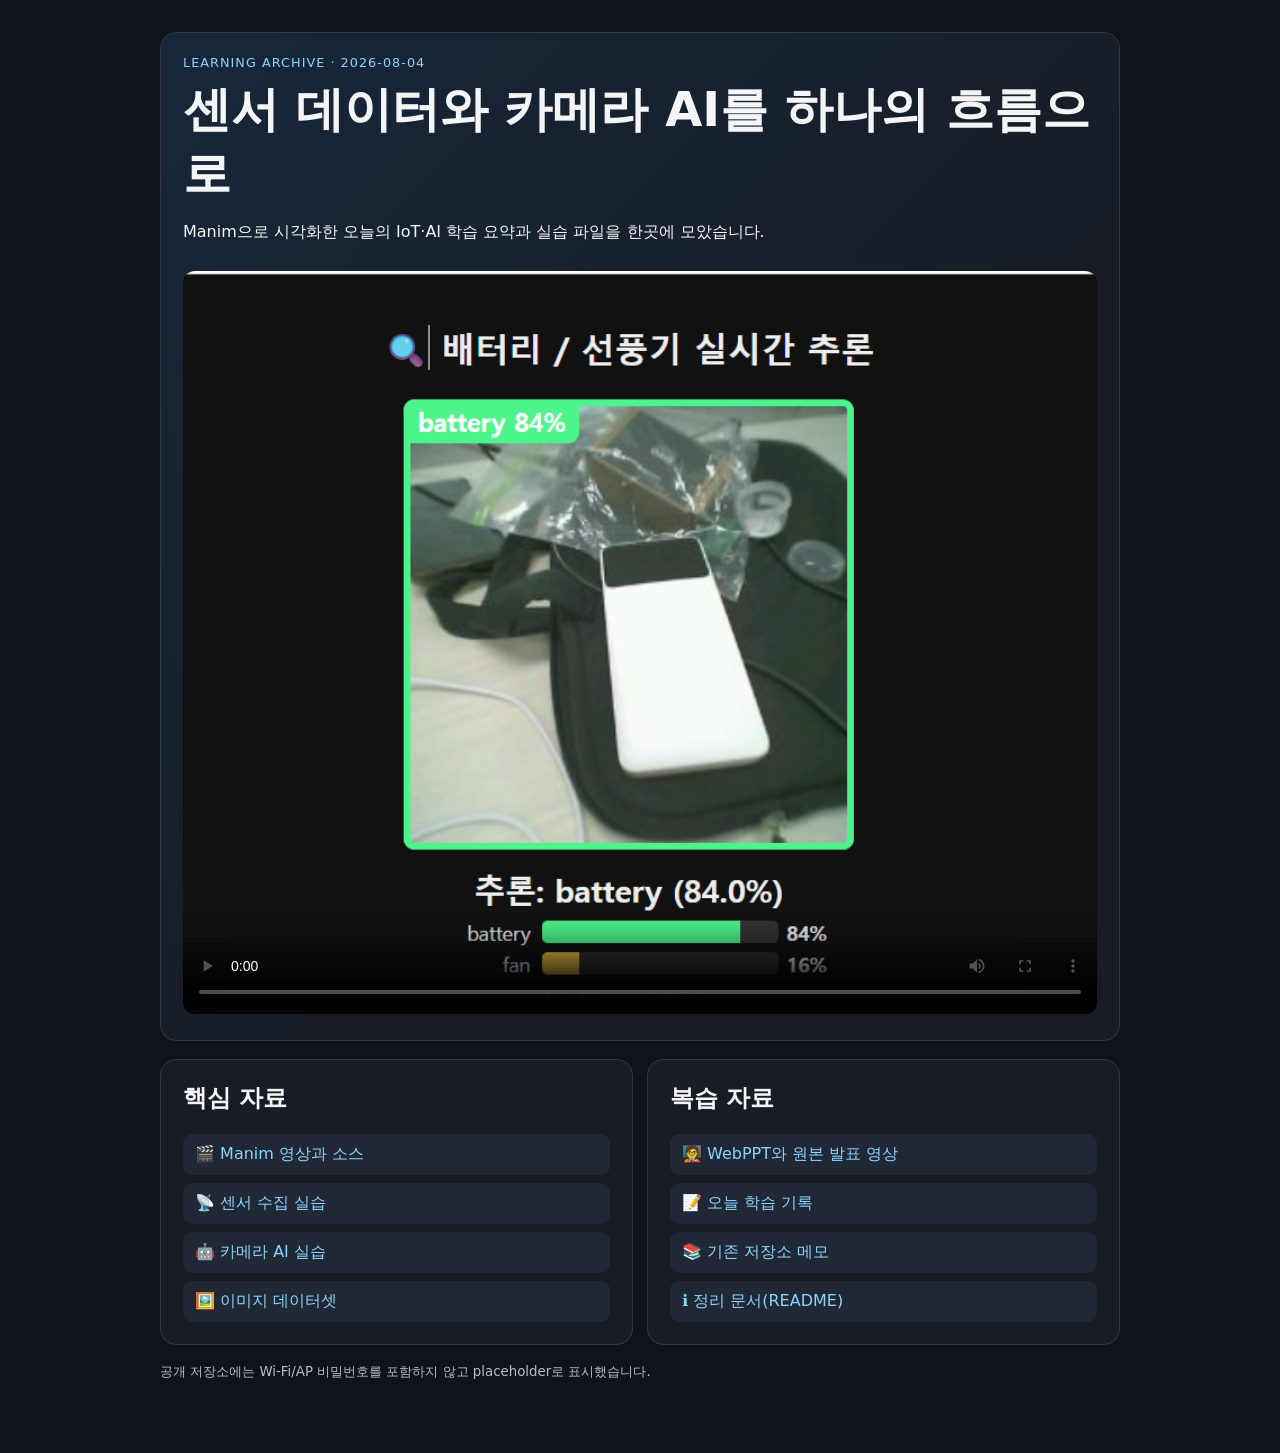
==== today-2026-08-04/index.html @ 0687f89b "Merge and organize remote 2026-08-04 materials" ====
<!doctype html>
<html lang="ko">
<head>
  <meta charset="utf-8">
  <meta name="viewport" content="width=device-width, initial-scale=1">
  <title>오늘 배운 내용 · 2026-08-04</title>
  <style>
    :root { color-scheme: dark; font-family: system-ui, -apple-system, sans-serif; }
    body { max-width: 960px; margin: 0 auto; padding: 32px 20px 56px; background: #10131a; color: #f3f5f7; }
    a { color: #8bd5ff; }
    .hero, .card { border: 1px solid #303846; border-radius: 16px; background: #171c25; padding: 22px; }
    .hero { margin-bottom: 18px; background: linear-gradient(135deg, #17273a, #171c25 60%); }
    .eyebrow { color: #8bd5ff; letter-spacing: .08em; font-size: .8rem; }
    h1 { margin: 8px 0; font-size: clamp(1.8rem, 5vw, 3rem); }
    h2 { margin-top: 0; }
    .grid { display: grid; grid-template-columns: repeat(auto-fit, minmax(220px, 1fr)); gap: 14px; }
    video { width: 100%; border-radius: 12px; background: #080a0e; margin-top: 12px; }
    .links { display: grid; gap: 8px; }
    .links a { display: block; padding: 10px 12px; border-radius: 9px; background: #202735; text-decoration: none; }
    .links a:hover { background: #2b3547; }
    small { color: #b5becb; }
  </style>
</head>
<body>
  <section class="hero">
    <div class="eyebrow">LEARNING ARCHIVE · 2026-08-04</div>
    <h1>센서 데이터와 카메라 AI를 하나의 흐름으로</h1>
    <p>Manim으로 시각화한 오늘의 IoT·AI 학습 요약과 실습 파일을 한곳에 모았습니다.</p>
    <video controls preload="metadata" poster="05-webppt/tlftmq1.png">
      <source src="01-manim-video/assets/TodayIoTAI.mp4" type="video/mp4">
      브라우저가 동영상을 지원하지 않습니다.
    </video>
  </section>

  <section class="grid">
    <article class="card">
      <h2>핵심 자료</h2>
      <div class="links">
        <a href="01-manim-video/">🎬 Manim 영상과 소스</a>
        <a href="02-sensorTest/README.md">📡 센서 수집 실습</a>
        <a href="03-camera-ai/README.md">🤖 카메라 AI 실습</a>
        <a href="04-image-dataset/">🖼️ 이미지 데이터셋</a>
      </div>
    </article>
    <article class="card">
      <h2>복습 자료</h2>
      <div class="links">
        <a href="05-webppt/">🧑‍🏫 WebPPT와 원본 발표 영상</a>
        <a href="docs/today-2026-08-04.md">📝 오늘 학습 기록</a>
        <a href="06-existing-repo-notes/">📚 기존 저장소 메모</a>
        <a href="README.md">ℹ️ 정리 문서(README)</a>
      </div>
    </article>
  </section>
  <p><small>공개 저장소에는 Wi-Fi/AP 비밀번호를 포함하지 않고 placeholder로 표시했습니다.</small></p>
</body>
</html>
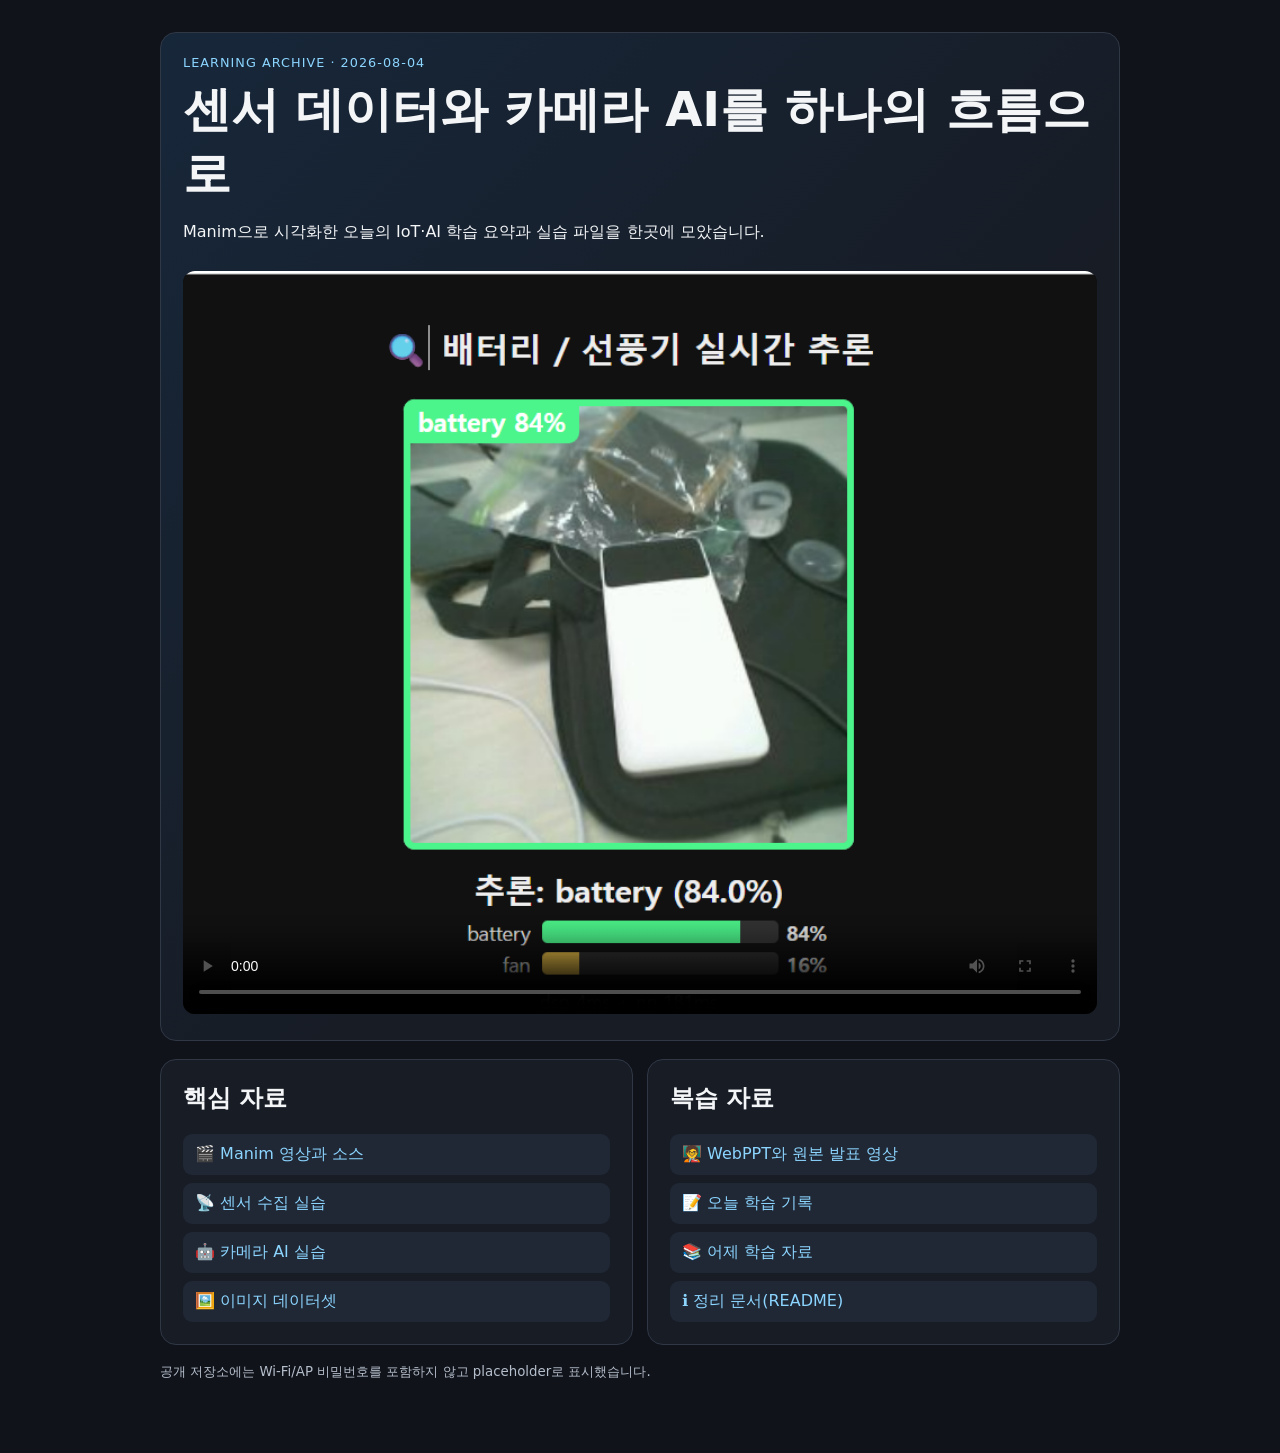
==== commit db531d67: "Move previous learning notes out of today folder" ====
--- a/today-2026-08-04/index.html
+++ b/today-2026-08-04/index.html
@@ -47,7 +47,7 @@
       <div class="links">
         <a href="05-webppt/">🧑‍🏫 WebPPT와 원본 발표 영상</a>
         <a href="docs/today-2026-08-04.md">📝 오늘 학습 기록</a>
-        <a href="06-existing-repo-notes/">📚 기존 저장소 메모</a>
+        <a href="../06-existing-repo-notes/">📚 어제 학습 자료</a>
         <a href="README.md">ℹ️ 정리 문서(README)</a>
       </div>
     </article>
